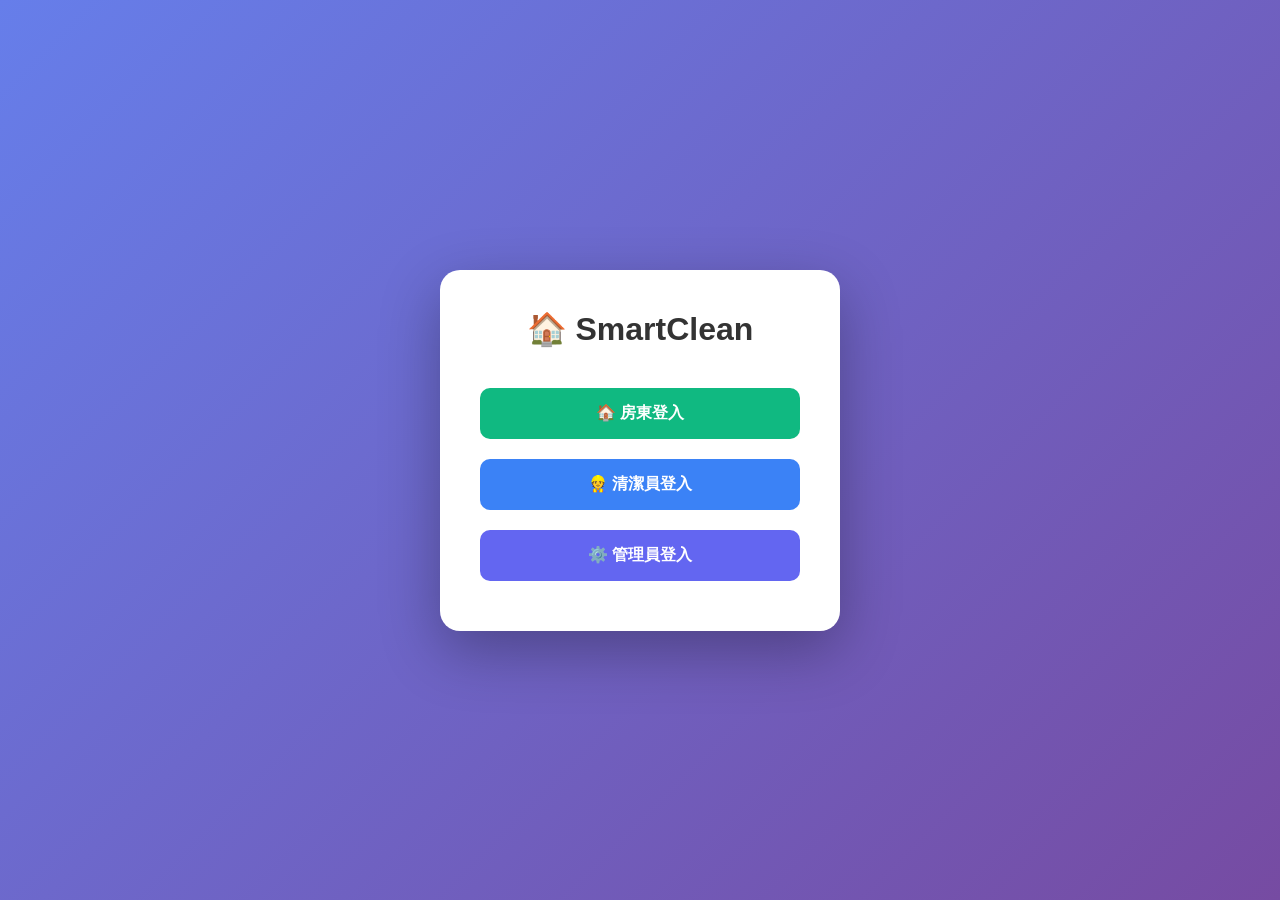
==== static/index.html @ b097eb5b "fix: geocode使用state作為province" ====
<!DOCTYPE html>
<html lang="zh-TW">
<head>
    <meta charset="UTF-8">
    <meta name="viewport" content="width=device-width, initial-scale=1.0, maximum-scale=1.0, user-scalable=no">
    <title>SmartClean | 登錄</title>
    <style>
        * { box-sizing: border-box; margin: 0; padding: 0; }
        body { 
            font-family: -apple-system, BlinkMacSystemFont, 'Segoe UI', Roboto, sans-serif;
            background: linear-gradient(135deg, #667eea 0%, #764ba2 100%);
            min-height: 100vh;
            display: flex;
            align-items: center;
            justify-content: center;
        }
        .container { 
            background: white; 
            padding: 40px; 
            border-radius: 20px; 
            box-shadow: 0 20px 60px rgba(0,0,0,0.3);
            width: 90%;
            max-width: 400px;
        }
        h1 { text-align: center; margin-bottom: 30px; color: #333; }
        .btn { 
            width: 100%; 
            padding: 15px; 
            margin: 10px 0; 
            border: none; 
            border-radius: 10px; 
            font-size: 16px; 
            font-weight: 600; 
            cursor: pointer;
            transition: transform 0.2s;
        }
        .btn:active { transform: scale(0.98); }
        .btn-host { background: #10b981; color: white; }
        .btn-cleaner { background: #3b82f6; color: white; }
        .btn-admin { background: #6366f1; color: white; }
        .btn-logout { background: #ef4444; color: white; margin-top: 20px; }
        .user-info { 
            text-align: center; 
            padding: 20px; 
            background: #f3f4f6; 
            border-radius: 10px; 
            margin-bottom: 20px;
        }
        .hidden { display: none; }
    </style>
</head>
<body>
    <div class="container">
        <h1>🏠 SmartClean</h1>
        
        <!-- Not logged in -->
        <div id="loginPage">
            <button class="btn btn-host" onclick="loginAs('host')">🏠 房東登入</button>
            <button class="btn btn-cleaner" onclick="loginAs('cleaner')">👷 清潔員登入</button>
            <button class="btn btn-admin" onclick="loginAs('admin')">⚙️ 管理員登入</button>
        </div>
        
        <!-- Logged in -->
        <div id="userPage" class="hidden">
            <div class="user-info">
                <p>已登入為: <strong id="userName">-</strong></p>
                <p>類型: <span id="userType">-</span></p>
            </div>
            <button class="btn btn-host" onclick="goToPage('host')">🏠 進入房東頁面</button>
            <button class="btn btn-cleaner" onclick="goToPage('cleaner')">👷 進入清潔員頁面</button>
            <button class="btn btn-admin" onclick="goToPage('admin')">⚙️ 進入管理頁面</button>
            <button class="btn btn-logout" onclick="logout()">🚪 登出</button>
        </div>
    </div>

    <script>
        const API = '/api';
        
        // Check login status on load
        window.onload = function() {
            const userType = localStorage.getItem('user_type');
            const userName = localStorage.getItem('user_name');
            
            if (userType) {
                document.getElementById('loginPage').classList.add('hidden');
                document.getElementById('userPage').classList.remove('hidden');
                document.getElementById('userName').textContent = userName || '用戶';
                document.getElementById('userType').textContent = userType === 'host' ? '房東' : userType === 'cleaner' ? '清潔員' : '管理員';
            }
        };
        
        async function loginAs(type) {
            const phone = prompt('請輸入手機號:');
            if (!phone) return;
            
            const password = prompt('請輸入密碼:');
            if (!password) return;
            
            try {
                const res = await fetch(API + '/auth/login', {
                    method: 'POST',
                    headers: {'Content-Type': 'application/json'},
                    body: JSON.stringify({phone, password, user_type: type})
                });
                const data = await res.json();
                
                if (data.success) {
                    localStorage.setItem('user_type', type);
                    localStorage.setItem('user_name', data.data.name);
                    localStorage.setItem('user_id', data.data.user_id);
                    localStorage.setItem('token', data.data.token);
                    if (type === 'host') localStorage.setItem('host_phone', data.data.phone);
                    if (type === 'cleaner') localStorage.setItem('cleaner_id', data.data.user_id);
                    
                    // Redirect to appropriate page
                    if (type === 'host') window.location.href = 'host.html';
                    else if (type === 'cleaner') window.location.href = 'cleaner.html';
                    else window.location.href = 'admin.html';
                } else {
                    alert('登入失敗: ' + (data.detail || data.message));
                }
            } catch(e) {
                alert('網絡錯誤');
            }
        }
        
        function goToPage(type) {
            if (type === 'host') window.location.href = 'host.html';
            else if (type === 'cleaner') window.location.href = 'cleaner.html';
            else window.location.href = 'admin.html';
        }
        
        function logout() {
            localStorage.clear();
            location.reload();
        }
    </script>
</body>
</html>
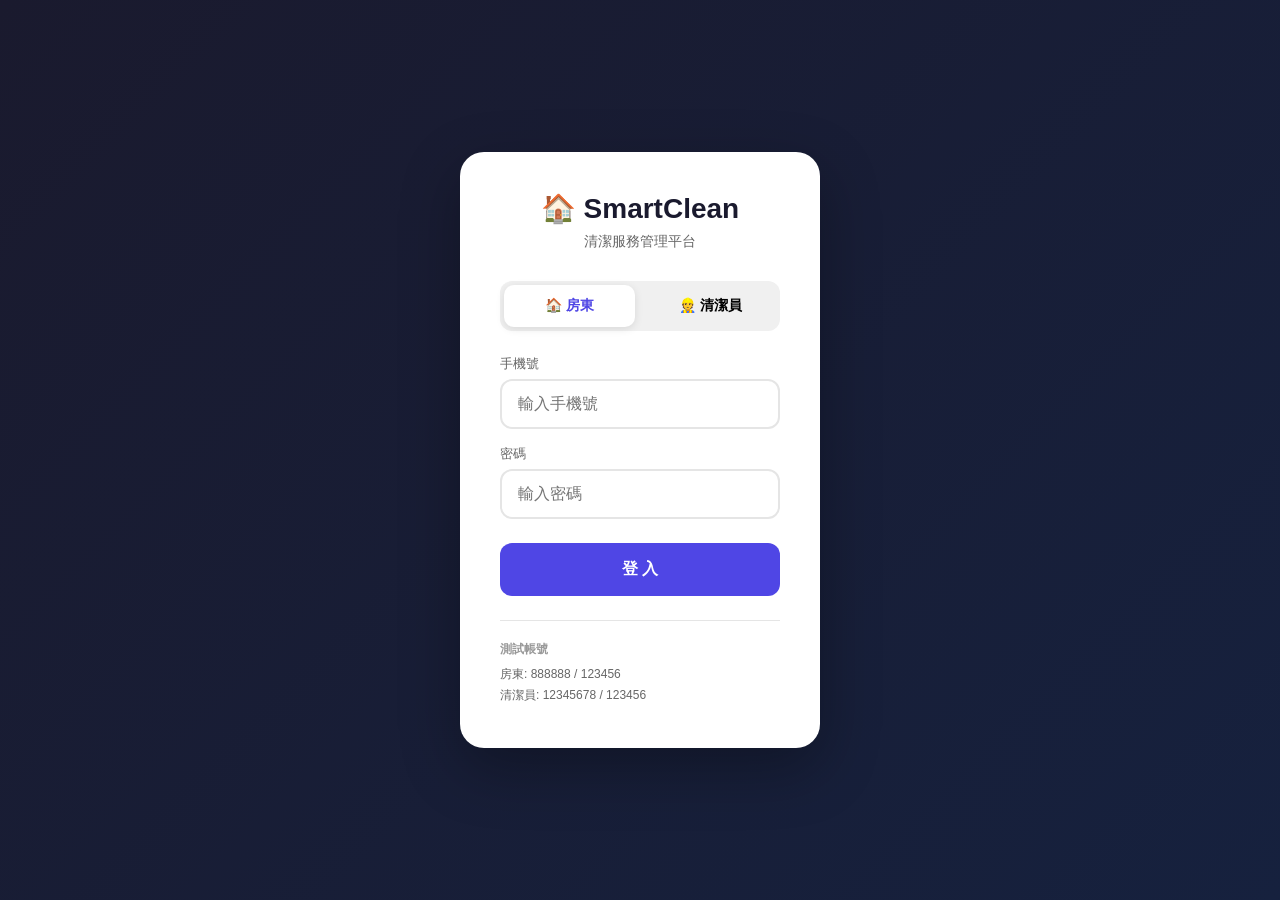
==== commit 92b3b6fb: "feat: 註冊自動生成邀請碼" ====
--- a/static/index.html
+++ b/static/index.html
@@ -2,138 +2,213 @@
 <html lang="zh-TW">
 <head>
     <meta charset="UTF-8">
-    <meta name="viewport" content="width=device-width, initial-scale=1.0, maximum-scale=1.0, user-scalable=no">
-    <title>SmartClean | 登錄</title>
+    <meta name="viewport" content="width=device-width, initial-scale=1.0">
+    <title>SmartClean - 登入</title>
     <style>
-        * { box-sizing: border-box; margin: 0; padding: 0; }
-        body { 
+        * { margin: 0; padding: 0; box-sizing: border-box; }
+        body {
             font-family: -apple-system, BlinkMacSystemFont, 'Segoe UI', Roboto, sans-serif;
-            background: linear-gradient(135deg, #667eea 0%, #764ba2 100%);
+            background: linear-gradient(135deg, #1a1a2e 0%, #16213e 100%);
             min-height: 100vh;
             display: flex;
             align-items: center;
             justify-content: center;
-        }
-        .container { 
-            background: white; 
-            padding: 40px; 
-            border-radius: 20px; 
+            padding: 20px;
+        }
+        .login-card {
+            background: white;
+            border-radius: 24px;
+            padding: 40px;
+            width: 100%;
+            max-width: 360px;
             box-shadow: 0 20px 60px rgba(0,0,0,0.3);
-            width: 90%;
-            max-width: 400px;
-        }
-        h1 { text-align: center; margin-bottom: 30px; color: #333; }
-        .btn { 
-            width: 100%; 
-            padding: 15px; 
-            margin: 10px 0; 
-            border: none; 
-            border-radius: 10px; 
-            font-size: 16px; 
-            font-weight: 600; 
+        }
+        .logo {
+            text-align: center;
+            margin-bottom: 30px;
+        }
+        .logo h1 {
+            font-size: 28px;
+            color: #1a1a2e;
+            margin-bottom: 8px;
+        }
+        .logo p {
+            color: #666;
+            font-size: 14px;
+        }
+        .user-type-tabs {
+            display: flex;
+            gap: 10px;
+            margin-bottom: 24px;
+            background: #f0f0f0;
+            border-radius: 12px;
+            padding: 4px;
+        }
+        .tab {
+            flex: 1;
+            padding: 12px;
+            border: none;
+            background: transparent;
+            border-radius: 10px;
+            font-size: 14px;
+            font-weight: 600;
             cursor: pointer;
-            transition: transform 0.2s;
-        }
-        .btn:active { transform: scale(0.98); }
-        .btn-host { background: #10b981; color: white; }
-        .btn-cleaner { background: #3b82f6; color: white; }
-        .btn-admin { background: #6366f1; color: white; }
-        .btn-logout { background: #ef4444; color: white; margin-top: 20px; }
-        .user-info { 
-            text-align: center; 
-            padding: 20px; 
-            background: #f3f4f6; 
-            border-radius: 10px; 
-            margin-bottom: 20px;
-        }
-        .hidden { display: none; }
+            transition: all 0.2s;
+        }
+        .tab.active {
+            background: white;
+            color: #4f46e5;
+            box-shadow: 0 2px 8px rgba(0,0,0,0.1);
+        }
+        .form-group {
+            margin-bottom: 16px;
+        }
+        .form-group label {
+            display: block;
+            font-size: 13px;
+            color: #666;
+            margin-bottom: 6px;
+        }
+        .form-group input {
+            width: 100%;
+            padding: 14px 16px;
+            border: 2px solid #e5e5e5;
+            border-radius: 12px;
+            font-size: 16px;
+            transition: border-color 0.2s;
+        }
+        .form-group input:focus {
+            outline: none;
+            border-color: #4f46e5;
+        }
+        .btn-login {
+            width: 100%;
+            padding: 16px;
+            background: #4f46e5;
+            color: white;
+            border: none;
+            border-radius: 12px;
+            font-size: 16px;
+            font-weight: 700;
+            cursor: pointer;
+            margin-top: 8px;
+        }
+        .btn-login:hover {
+            background: #4338ca;
+        }
+        .btn-login:disabled {
+            background: #999;
+            cursor: not-allowed;
+        }
+        .error {
+            color: #dc2626;
+            font-size: 13px;
+            margin-top: 8px;
+            text-align: center;
+        }
+        .test-accounts {
+            margin-top: 24px;
+            padding-top: 20px;
+            border-top: 1px solid #e5e5e5;
+        }
+        .test-accounts h3 {
+            font-size: 12px;
+            color: #999;
+            margin-bottom: 8px;
+        }
+        .test-accounts p {
+            font-size: 12px;
+            color: #666;
+            margin: 4px 0;
+        }
     </style>
 </head>
 <body>
-    <div class="container">
-        <h1>🏠 SmartClean</h1>
-        
-        <!-- Not logged in -->
-        <div id="loginPage">
-            <button class="btn btn-host" onclick="loginAs('host')">🏠 房東登入</button>
-            <button class="btn btn-cleaner" onclick="loginAs('cleaner')">👷 清潔員登入</button>
-            <button class="btn btn-admin" onclick="loginAs('admin')">⚙️ 管理員登入</button>
+    <div class="login-card">
+        <div class="logo">
+            <h1>🏠 SmartClean</h1>
+            <p>清潔服務管理平台</p>
         </div>
         
-        <!-- Logged in -->
-        <div id="userPage" class="hidden">
-            <div class="user-info">
-                <p>已登入為: <strong id="userName">-</strong></p>
-                <p>類型: <span id="userType">-</span></p>
+        <div class="user-type-tabs">
+            <button class="tab active" data-type="host">🏠 房東</button>
+            <button class="tab" data-type="cleaner">👷 清潔員</button>
+        </div>
+        
+        <form id="loginForm">
+            <div class="form-group">
+                <label>手機號</label>
+                <input type="tel" id="phone" placeholder="輸入手機號" required>
             </div>
-            <button class="btn btn-host" onclick="goToPage('host')">🏠 進入房東頁面</button>
-            <button class="btn btn-cleaner" onclick="goToPage('cleaner')">👷 進入清潔員頁面</button>
-            <button class="btn btn-admin" onclick="goToPage('admin')">⚙️ 進入管理頁面</button>
-            <button class="btn btn-logout" onclick="logout()">🚪 登出</button>
+            <div class="form-group">
+                <label>密碼</label>
+                <input type="password" id="password" placeholder="輸入密碼" required>
+            </div>
+            <button type="submit" class="btn-login" id="loginBtn">登 入</button>
+            <div class="error" id="errorMsg"></div>
+        </form>
+        
+        <div class="test-accounts">
+            <h3>測試帳號</h3>
+            <p>房東: 888888 / 123456</p>
+            <p>清潔員: 12345678 / 123456</p>
         </div>
     </div>
-
+    
     <script>
         const API = '/api';
-        
-        // Check login status on load
-        window.onload = function() {
-            const userType = localStorage.getItem('user_type');
-            const userName = localStorage.getItem('user_name');
+        let userType = 'host';
+        
+        // Tab switching
+        document.querySelectorAll('.tab').forEach(tab => {
+            tab.addEventListener('click', () => {
+                document.querySelectorAll('.tab').forEach(t => t.classList.remove('active'));
+                tab.classList.add('active');
+                userType = tab.dataset.type;
+            });
+        });
+        
+        // Login
+        document.getElementById('loginForm').addEventListener('submit', async (e) => {
+            e.preventDefault();
+            const phone = document.getElementById('phone').value;
+            const password = document.getElementById('password').value;
+            const btn = document.getElementById('loginBtn');
+            const errorMsg = document.getElementById('errorMsg');
             
-            if (userType) {
-                document.getElementById('loginPage').classList.add('hidden');
-                document.getElementById('userPage').classList.remove('hidden');
-                document.getElementById('userName').textContent = userName || '用戶';
-                document.getElementById('userType').textContent = userType === 'host' ? '房東' : userType === 'cleaner' ? '清潔員' : '管理員';
-            }
-        };
-        
-        async function loginAs(type) {
-            const phone = prompt('請輸入手機號:');
-            if (!phone) return;
-            
-            const password = prompt('請輸入密碼:');
-            if (!password) return;
+            btn.disabled = true;
+            btn.textContent = '登入中...';
+            errorMsg.textContent = '';
             
             try {
                 const res = await fetch(API + '/auth/login', {
                     method: 'POST',
                     headers: {'Content-Type': 'application/json'},
-                    body: JSON.stringify({phone, password, user_type: type})
+                    body: JSON.stringify({phone, password, user_type: userType})
                 });
                 const data = await res.json();
                 
                 if (data.success) {
-                    localStorage.setItem('user_type', type);
+                    localStorage.setItem('user_type', userType);
                     localStorage.setItem('user_name', data.data.name);
                     localStorage.setItem('user_id', data.data.user_id);
                     localStorage.setItem('token', data.data.token);
-                    if (type === 'host') localStorage.setItem('host_phone', data.data.phone);
-                    if (type === 'cleaner') localStorage.setItem('cleaner_id', data.data.user_id);
+                    if (userType === 'host') localStorage.setItem('host_phone', data.data.phone);
+                    if (userType === 'cleaner') localStorage.setItem('cleaner_id', data.data.user_id);
                     
-                    // Redirect to appropriate page
-                    if (type === 'host') window.location.href = 'host.html';
-                    else if (type === 'cleaner') window.location.href = 'cleaner.html';
+                    if (userType === 'host') window.location.href = 'host.html';
+                    else if (userType === 'cleaner') window.location.href = 'cleaner.html';
                     else window.location.href = 'admin.html';
                 } else {
-                    alert('登入失敗: ' + (data.detail || data.message));
+                    errorMsg.textContent = data.detail || '登入失敗';
                 }
             } catch(e) {
-                alert('網絡錯誤');
+                errorMsg.textContent = '網絡錯誤';
+            } finally {
+                btn.disabled = false;
+                btn.textContent = '登 入';
             }
-        }
-        
-        function goToPage(type) {
-            if (type === 'host') window.location.href = 'host.html';
-            else if (type === 'cleaner') window.location.href = 'cleaner.html';
-            else window.location.href = 'admin.html';
-        }
-        
-        function logout() {
-            localStorage.clear();
-            location.reload();
-        }
+        });
     </script>
 </body>
 </html>
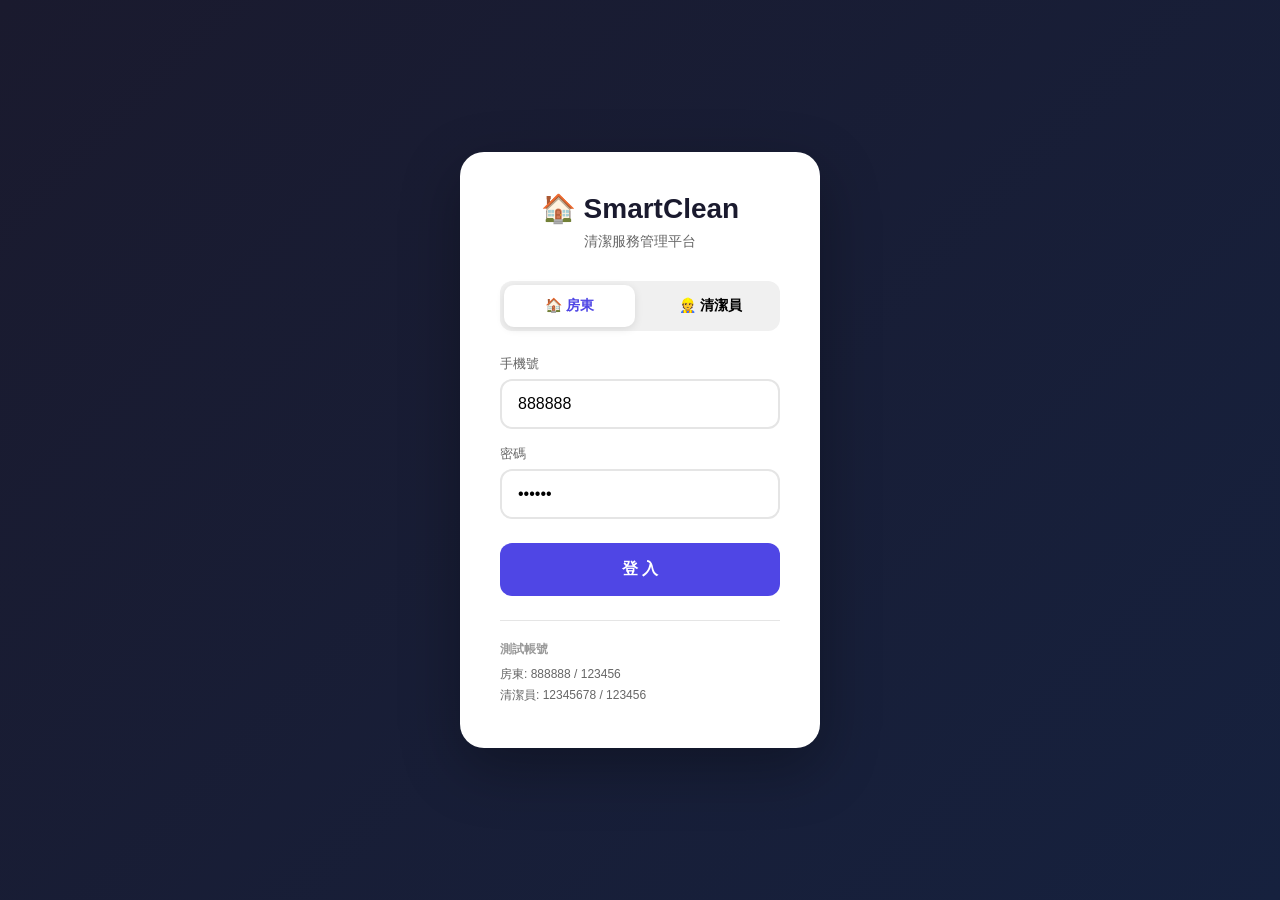
==== commit 91baacd6: "fix: 添加PUT路由" ====
--- a/static/index.html
+++ b/static/index.html
@@ -138,11 +138,11 @@
         <form id="loginForm">
             <div class="form-group">
                 <label>手機號</label>
-                <input type="tel" id="phone" placeholder="輸入手機號" required>
+                <input type="tel" id="phone" value="888888" placeholder="輸入手機號" required>
             </div>
             <div class="form-group">
                 <label>密碼</label>
-                <input type="password" id="password" placeholder="輸入密碼" required>
+                <input type="password" id="password" value="123456" placeholder="輸入密碼" required>
             </div>
             <button type="submit" class="btn-login" id="loginBtn">登 入</button>
             <div class="error" id="errorMsg"></div>
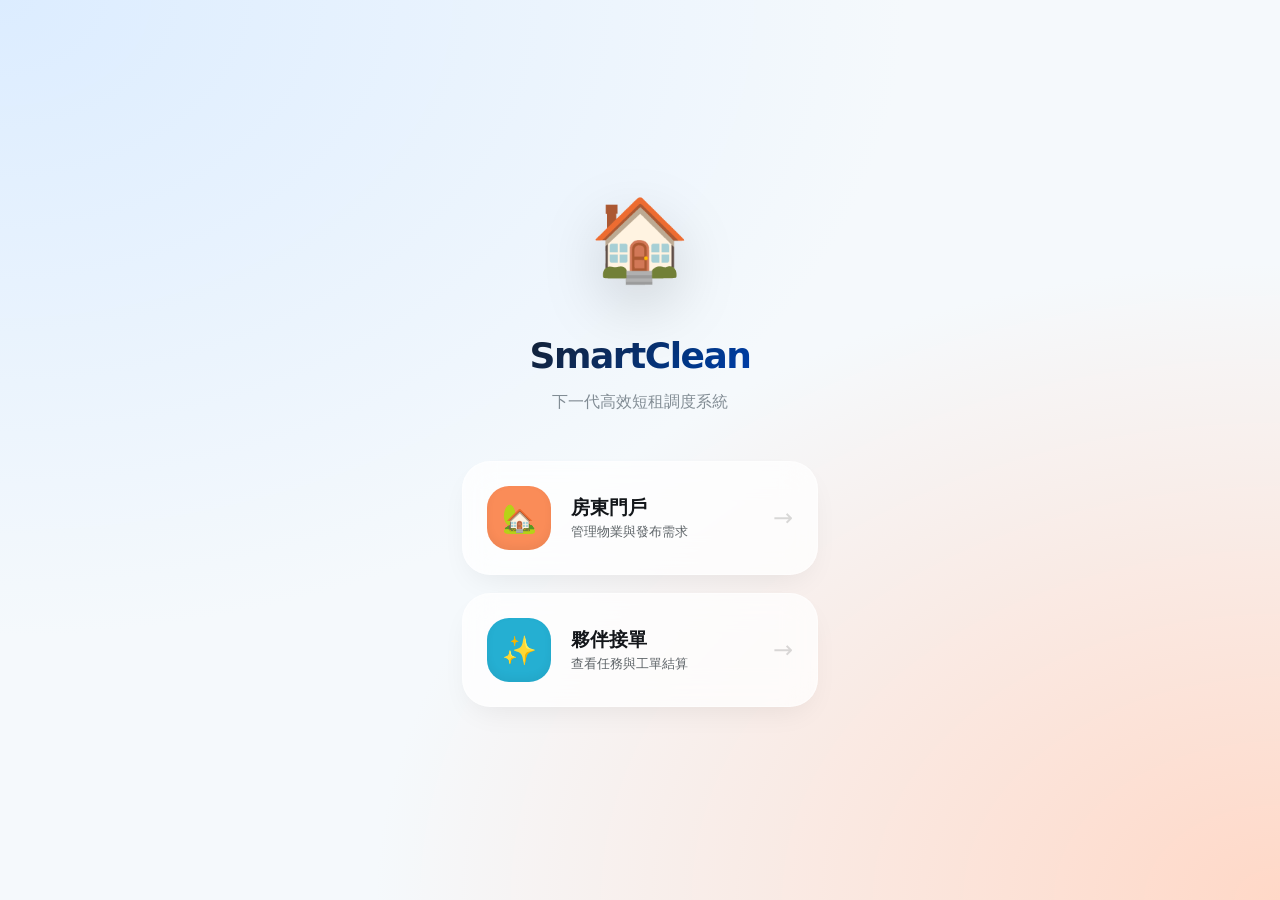
==== commit b2bf1884: "restore: 使用舊版index.html" ====
--- a/static/index.html
+++ b/static/index.html
@@ -2,213 +2,352 @@
 <html lang="zh-TW">
 <head>
     <meta charset="UTF-8">
-    <meta name="viewport" content="width=device-width, initial-scale=1.0">
-    <title>SmartClean - 登入</title>
+    <meta name="viewport" content="width=device-width, initial-scale=1.0, maximum-scale=1.0, user-scalable=no, viewport-fit=cover">
+    <title>🏠 SmartClean | 短租清潔調度系統</title>
     <style>
-        * { margin: 0; padding: 0; box-sizing: border-box; }
-        body {
-            font-family: -apple-system, BlinkMacSystemFont, 'Segoe UI', Roboto, sans-serif;
-            background: linear-gradient(135deg, #1a1a2e 0%, #16213e 100%);
-            min-height: 100vh;
-            display: flex;
-            align-items: center;
-            justify-content: center;
+        /* * 2026 Flagship Design Language System
+         * Core: OKLCH Color Space, Glassmorphism 2.0, Haptic-Simulated Transitions
+         */
+        
+        @layer base {
+            :root {
+                /* OKLCH: 精準感知亮度、彩度與色相 */
+                --bg-canvas: oklch(98% 0.005 240);
+                --primary: oklch(60% 0.18 255);
+                --primary-deep: oklch(45% 0.22 260);
+                --accent-orange: oklch(75% 0.15 45);
+                --accent-blue: oklch(70% 0.12 220);
+                --accent-purple: oklch(70% 0.12 300);
+                --midnight: oklch(20% 0.01 250);
+                
+                /* 玻璃擬態 2.0 參數 */
+                --glass-bg: oklch(100% 0 0 / 75%);
+                --glass-border: oklch(100% 0 0 / 40%);
+                --glass-shadow: oklch(0% 0 0 / 8%);
+                
+                /* 物理圓角與間距 */
+                --radius-xl: 38px;
+                --radius-lg: 28px;
+                --radius-md: 18px;
+                --spring-easing: cubic-bezier(0.34, 1.56, 0.64, 1);
+            }
+
+            * { box-sizing: border-box; -webkit-tap-highlight-color: transparent; }
+            
+            body {
+                margin: 0;
+                font-family: 'Inter', system-ui, -apple-system, sans-serif;
+                background: 
+                    radial-gradient(at 0% 0%, oklch(94% 0.04 260), transparent 50%),
+                    radial-gradient(at 100% 100%, oklch(92% 0.06 40), transparent 50%),
+                    var(--bg-canvas);
+                color: var(--midnight);
+                display: flex; align-items: center; justify-content: center;
+                min-height: 100vh;
+                overflow: hidden;
+            }
+        }
+
+        /* 登錄容器與動畫 */
+        .login-container {
+            width: 100%; max-width: 420px; padding: 32px;
+            text-align: center;
+            animation: containerEntrance 1.2s var(--spring-easing);
+        }
+
+        @keyframes containerEntrance {
+            from { opacity: 0; transform: scale(0.9) translateY(40px); filter: blur(10px); }
+            to { opacity: 1; transform: scale(1) translateY(0); filter: blur(0); }
+        }
+
+        .brand-logo {
+            font-size: 80px; margin-bottom: 24px;
+            display: inline-block;
+            filter: drop-shadow(0 20px 30px oklch(0% 0 0 / 15%));
+            animation: floating 6s ease-in-out infinite;
+        }
+
+        @keyframes floating {
+            0%, 100% { transform: translateY(0); }
+            50% { transform: translateY(-10px); }
+        }
+
+        .brand-title { 
+            font-size: 36px; font-weight: 900; letter-spacing: -1.5px; margin-bottom: 12px;
+            background: linear-gradient(135deg, var(--midnight), var(--primary-deep));
+            -webkit-background-clip: text; -webkit-text-fill-color: transparent;
+        }
+
+        .brand-subtitle { 
+            color: oklch(55% 0.02 240); font-size: 16px; margin-bottom: 48px; 
+            font-weight: 500; opacity: 0.8;
+        }
+
+        /* Bento 門戶按鈕：玻璃擬態與物理反饋 */
+        .portals { display: grid; gap: 18px; }
+
+        .portal-btn {
+            background: var(--glass-bg);
+            backdrop-filter: blur(16px);
+            -webkit-backdrop-filter: blur(16px);
+            border-radius: var(--radius-lg);
+            padding: 24px;
+            display: flex; align-items: center;
+            border: 1.5px solid var(--glass-border);
+            box-shadow: 0 12px 30px -10px var(--glass-shadow);
+            transition: all 0.5s var(--spring-easing);
+            cursor: pointer; position: relative; overflow: hidden;
+        }
+
+        .portal-btn::before {
+            content: ''; position: absolute; inset: 0;
+            background: linear-gradient(120deg, transparent, oklch(100% 0 0 / 20%), transparent);
+            transform: translateX(-100%); transition: 0.6s;
+        }
+
+        .portal-btn:hover {
+            transform: translateY(-5px) scale(1.02);
+            box-shadow: 0 20px 40px -12px var(--glass-shadow);
+            border-color: oklch(100% 0 0 / 60%);
+        }
+
+        .portal-btn:hover::before { transform: translateX(100%); }
+
+        .portal-btn:active { transform: scale(0.96); transition: 0.1s; }
+
+        .portal-btn .icon {
+            width: 64px; height: 64px; border-radius: 22px; font-size: 28px;
+            display: flex; align-items: center; justify-content: center; margin-right: 20px;
+            box-shadow: inset 0 -4px 8px oklch(0% 0 0 / 5%);
+        }
+
+        .portal-btn .label-group { flex: 1; text-align: left; }
+        .portal-btn .label { font-weight: 800; font-size: 19px; display: block; color: var(--midnight); }
+        .portal-btn .subtext { font-size: 13px; color: oklch(50% 0.01 240); font-weight: 500; }
+        .portal-btn .arrow { font-size: 24px; color: oklch(0% 0 0 / 15%); transition: 0.3s; }
+        .portal-btn:hover .arrow { transform: translateX(5px); color: var(--primary); }
+
+        /* 全屏模態框：2026 沉浸式體驗 */
+        .modal {
+            position: fixed; inset: 0; 
+            background: oklch(10% 0.01 240 / 30%);
+            backdrop-filter: blur(25px) saturate(180%);
+            -webkit-backdrop-filter: blur(25px) saturate(180%);
+            display: none; align-items: center; justify-content: center; z-index: 1000;
             padding: 20px;
         }
-        .login-card {
-            background: white;
-            border-radius: 24px;
-            padding: 40px;
-            width: 100%;
-            max-width: 360px;
-            box-shadow: 0 20px 60px rgba(0,0,0,0.3);
-        }
-        .logo {
-            text-align: center;
-            margin-bottom: 30px;
-        }
-        .logo h1 {
-            font-size: 28px;
-            color: #1a1a2e;
-            margin-bottom: 8px;
-        }
-        .logo p {
-            color: #666;
-            font-size: 14px;
-        }
-        .user-type-tabs {
-            display: flex;
-            gap: 10px;
-            margin-bottom: 24px;
-            background: #f0f0f0;
-            border-radius: 12px;
-            padding: 4px;
-        }
-        .tab {
-            flex: 1;
-            padding: 12px;
-            border: none;
-            background: transparent;
-            border-radius: 10px;
-            font-size: 14px;
-            font-weight: 600;
-            cursor: pointer;
-            transition: all 0.2s;
-        }
-        .tab.active {
-            background: white;
-            color: #4f46e5;
-            box-shadow: 0 2px 8px rgba(0,0,0,0.1);
-        }
-        .form-group {
-            margin-bottom: 16px;
-        }
-        .form-group label {
-            display: block;
-            font-size: 13px;
-            color: #666;
-            margin-bottom: 6px;
-        }
-        .form-group input {
-            width: 100%;
-            padding: 14px 16px;
-            border: 2px solid #e5e5e5;
-            border-radius: 12px;
-            font-size: 16px;
-            transition: border-color 0.2s;
-        }
-        .form-group input:focus {
-            outline: none;
-            border-color: #4f46e5;
-        }
-        .btn-login {
-            width: 100%;
-            padding: 16px;
-            background: #4f46e5;
-            color: white;
-            border: none;
-            border-radius: 12px;
-            font-size: 16px;
-            font-weight: 700;
-            cursor: pointer;
-            margin-top: 8px;
-        }
-        .btn-login:hover {
-            background: #4338ca;
-        }
-        .btn-login:disabled {
-            background: #999;
-            cursor: not-allowed;
-        }
-        .error {
-            color: #dc2626;
-            font-size: 13px;
-            margin-top: 8px;
-            text-align: center;
-        }
-        .test-accounts {
-            margin-top: 24px;
-            padding-top: 20px;
-            border-top: 1px solid #e5e5e5;
-        }
-        .test-accounts h3 {
-            font-size: 12px;
-            color: #999;
-            margin-bottom: 8px;
-        }
-        .test-accounts p {
-            font-size: 12px;
-            color: #666;
-            margin: 4px 0;
-        }
+
+        .modal.active { display: flex; animation: modalOverlayIn 0.4s ease; }
+
+        .modal-content { 
+            background: oklch(100% 0 0 / 85%);
+            width: 100%; max-width: 380px; padding: 40px 32px; 
+            border-radius: var(--radius-xl);
+            box-shadow: 0 40px 100px oklch(0% 0 0 / 20%);
+            border: 1px solid oklch(100% 0 0 / 50%);
+            transform: scale(1);
+        }
+
+        @keyframes modalOverlayIn { from { opacity: 0; } to { opacity: 1; } }
+        .modal.active .modal-content { animation: modalContentIn 0.5s var(--spring-easing); }
+        @keyframes modalContentIn { from { transform: scale(0.8) translateY(30px); opacity: 0; } }
+
+        /* 輸入控件優化 */
+        .input-group { margin-bottom: 20px; text-align: left; }
+        .input-label { font-size: 13px; font-weight: 700; color: var(--primary-deep); margin-bottom: 8px; display: block; padding-left: 12px; }
+        
+        .input-premium {
+            width: 100%; padding: 18px 20px; border-radius: var(--radius-md);
+            background: oklch(96% 0.01 240); border: 2px solid transparent;
+            font-size: 16px; font-weight: 600; color: var(--midnight);
+            transition: all 0.3s;
+        }
+
+        .input-premium:focus {
+            outline: none; background: white; border-color: var(--primary);
+            box-shadow: 0 10px 20px oklch(60% 0.18 255 / 10%);
+        }
+
+        /* 動作按鈕 */
+        .btn-submit {
+            width: 100%; padding: 20px; border-radius: var(--radius-md);
+            background: var(--midnight); color: white; border: none;
+            font-size: 17px; font-weight: 800; cursor: pointer;
+            transition: all 0.3s; margin-top: 10px;
+        }
+        .btn-submit:active { transform: scale(0.97); background: oklch(10% 0.01 240); }
+
+        /* 吐司提示：動態島風格 */
+        .toast {
+            position: fixed; top: 40px; left: 50%; transform: translateX(-50%) translateY(-100px);
+            background: var(--midnight); color: white; padding: 14px 28px;
+            border-radius: 40px; font-size: 14px; font-weight: 700;
+            box-shadow: 0 20px 40px oklch(0% 0 0 / 20%);
+            transition: 0.6s cubic-bezier(0.18, 0.89, 0.32, 1.28);
+            z-index: 2000; opacity: 0;
+        }
+        .toast.show { opacity: 1; transform: translateX(-50%) translateY(0); }
     </style>
 </head>
 <body>
-    <div class="login-card">
-        <div class="logo">
-            <h1>🏠 SmartClean</h1>
-            <p>清潔服務管理平台</p>
-        </div>
+
+    <div class="login-container">
+        <div class="brand-logo">🏠</div>
+        <h1 class="brand-title">SmartClean</h1>
+        <p class="brand-subtitle">下一代高效短租調度系統</p>
         
-        <div class="user-type-tabs">
-            <button class="tab active" data-type="host">🏠 房東</button>
-            <button class="tab" data-type="cleaner">👷 清潔員</button>
-        </div>
-        
-        <form id="loginForm">
-            <div class="form-group">
-                <label>手機號</label>
-                <input type="tel" id="phone" value="888888" placeholder="輸入手機號" required>
+        <div class="portals">
+            <div class="portal-btn" onclick="openLogin('host')">
+                <span class="icon" style="background: var(--accent-orange); color: white;">🏡</span>
+                <div class="label-group">
+                    <span class="label">房東門戶</span>
+                    <span class="subtext">管理物業與發布需求</span>
+                </div>
+                <span class="arrow">→</span>
             </div>
-            <div class="form-group">
-                <label>密碼</label>
-                <input type="password" id="password" value="123456" placeholder="輸入密碼" required>
+
+            <div class="portal-btn" onclick="openLogin('cleaner')">
+                <span class="icon" style="background: var(--accent-blue); color: white;">✨</span>
+                <div class="label-group">
+                    <span class="label">夥伴接單</span>
+                    <span class="subtext">查看任務與工單結算</span>
+                </div>
+                <span class="arrow">→</span>
             </div>
-            <button type="submit" class="btn-login" id="loginBtn">登 入</button>
-            <div class="error" id="errorMsg"></div>
-        </form>
-        
-        <div class="test-accounts">
-            <h3>測試帳號</h3>
-            <p>房東: 888888 / 123456</p>
-            <p>清潔員: 12345678 / 123456</p>
+
+            <div class="portal-btn" onclick="openLogin('admin')" style="display:none;">
+                <span class="icon" style="background: var(--accent-purple); color: white;">📊</span>
+                <div class="label-group">
+                    <span class="label">後台調度</span>
+                    <span class="subtext">全域監控與資源分配</span>
+                </div>
+                <span class="arrow">→</span>
+            </div>
         </div>
     </div>
-    
+
+    <div class="modal" id="loginModal" onclick="if(event.target === this) closeModal()">
+        <div class="modal-content">
+            <h2 id="modalTitle" style="text-align:center; font-size:24px; font-weight:900; margin-bottom:32px; letter-spacing:-1px;">驗證身份</h2>
+            <div id="modalFields"></div>
+            <button class="btn-submit" onclick="handleLogin()">進入系統</button>
+            <button onclick="closeModal()" style="width:100%; margin-top:20px; background:none; border:none; color:oklch(60% 0.02 240); font-weight:700; cursor:pointer;">返回</button>
+        </div>
+    </div>
+
+    <div class="toast" id="toast"></div>
+
     <script>
         const API = '/api';
-        let userType = 'host';
-        
-        // Tab switching
-        document.querySelectorAll('.tab').forEach(tab => {
-            tab.addEventListener('click', () => {
-                document.querySelectorAll('.tab').forEach(t => t.classList.remove('active'));
-                tab.classList.add('active');
-                userType = tab.dataset.type;
-            });
-        });
-        
-        // Login
-        document.getElementById('loginForm').addEventListener('submit', async (e) => {
-            e.preventDefault();
-            const phone = document.getElementById('phone').value;
-            const password = document.getElementById('password').value;
-            const btn = document.getElementById('loginBtn');
-            const errorMsg = document.getElementById('errorMsg');
-            
-            btn.disabled = true;
-            btn.textContent = '登入中...';
-            errorMsg.textContent = '';
-            
+        let currentMode = '';
+
+        // 模擬物理反饋
+        function triggerHaptic(type = 'light') {
+            if (!navigator.vibrate) return;
+            if (type === 'light') navigator.vibrate(15);
+            else if (type === 'error') navigator.vibrate([40, 30, 40]);
+        }
+
+        function showToast(msg, isError = false) {
+            const t = document.getElementById('toast');
+            t.textContent = msg;
+            t.style.background = isError ? 'oklch(55% 0.2 25)' : 'var(--midnight)';
+            t.classList.add('show');
+            triggerHaptic(isError ? 'error' : 'light');
+            setTimeout(() => t.classList.remove('show'), 3000);
+        }
+
+        function openLogin(mode) {
+            currentMode = mode;
+            triggerHaptic();
+            const titles = { host: '房東登錄', cleaner: '清潔夥伴登錄', admin: '系統調度官' };
+            document.getElementById('modalTitle').textContent = titles[mode];
+            
+            let fields = `
+                <input-group>
+                    <label class="input-label">驗證密鑰</label>
+                    <input type="text" id="mainCode" class="input-premium" placeholder="請輸入 6 位代碼" spellcheck="false">
+                </input-group>
+                `;
+            
+            if (mode === 'admin') {
+                fields = `
+                    <input-group>
+                        <label class="input-label">管理員帳號</label>
+                        <input type="text" id="adminUser" class="input-premium" value="admin">
+                    </input-group>
+                    <input-group>
+                        <label class="input-label">認證密碼</label>
+                        <input type="password" id="adminPass" class="input-premium" value="admin123">
+                    </input-group>
+                    `;
+            }
+            
+            document.getElementById('modalFields').innerHTML = fields;
+            document.getElementById('loginModal').classList.add('active');
+            
+            // 測試環境預填
+            if(mode === 'host') setTimeout(() => document.getElementById('mainCode').value = '547047', 100);
+            if(mode === 'cleaner') setTimeout(() => document.getElementById('mainCode').value = '979800', 100);
+        }
+
+        function closeModal() { 
+            document.getElementById('loginModal').classList.remove('active'); 
+        }
+
+        async function handleLogin() {
+            const btn = document.querySelector('.btn-submit');
+            btn.textContent = '驗證中...';
+            btn.style.opacity = '0.7';
+
             try {
-                const res = await fetch(API + '/auth/login', {
-                    method: 'POST',
-                    headers: {'Content-Type': 'application/json'},
-                    body: JSON.stringify({phone, password, user_type: userType})
-                });
-                const data = await res.json();
-                
-                if (data.success) {
-                    localStorage.setItem('user_type', userType);
-                    localStorage.setItem('user_name', data.data.name);
-                    localStorage.setItem('user_id', data.data.user_id);
-                    localStorage.setItem('token', data.data.token);
-                    if (userType === 'host') localStorage.setItem('host_phone', data.data.phone);
-                    if (userType === 'cleaner') localStorage.setItem('cleaner_id', data.data.user_id);
-                    
-                    if (userType === 'host') window.location.href = 'host.html';
-                    else if (userType === 'cleaner') window.location.href = 'cleaner.html';
-                    else window.location.href = 'admin.html';
-                } else {
-                    errorMsg.textContent = data.detail || '登入失敗';
+                if (currentMode === 'host') {
+                    const code = document.getElementById('mainCode').value;
+                    const res = await fetch(API + '/hosts/code/' + code);
+                    const data = await res.json();
+                    if (data.data) {
+                        localStorage.setItem('host_id', data.data.id);
+                        localStorage.setItem('host_phone', data.data.phone);
+                        window.location.href = 'host.html';
+                    } else {
+                        showToast('驗證碼錯誤');
+                    }
+                } 
+                else if (currentMode === 'cleaner') {
+                    const code = document.getElementById('mainCode').value;
+                    const res = await fetch(API + '/cleaners');
+                    const data = await res.json();
+                    const cleaner = data.data.find(c => c.code == code);
+                    if (cleaner) {
+                        localStorage.setItem('cleaner_id', cleaner.id);
+                        localStorage.setItem('cleaner_code', cleaner.code);
+                        localStorage.setItem('cleaner_name', cleaner.name);
+                        window.location.href = 'cleaner.html';
+                    } else {
+                        showToast('驗證碼錯誤');
+                    }
                 }
-            } catch(e) {
-                errorMsg.textContent = '網絡錯誤';
-            } finally {
-                btn.disabled = false;
-                btn.textContent = '登 入';
+                else if (currentMode === 'admin') {
+                    const u = document.getElementById('adminUser').value;
+                    const p = document.getElementById('adminPass').value;
+                    if (u === 'admin' && p === 'admin123') {
+                        localStorage.setItem('admin_user', u);
+                        window.location.href = 'admin.html';
+                    } else {
+                        showToast('帳號密碼錯誤');
+                    }
+                }
+            } catch (err) {
+                showToast(err.message, true);
+                btn.textContent = '進入系統';
+                btn.style.opacity = '1';
             }
-        });
+        }
     </script>
 </body>
-</html>
+</html>    <link rel="manifest" href="/manifest.json">
+    <meta name="theme-color" content="#2E7D32">
+    <meta name="apple-mobile-web-app-capable" content="yes">
+    <meta name="apple-mobile-web-app-status-bar-style" content="default">
+    <meta name="apple-mobile-web-app-title" content="SmartClean">
+    <link rel="apple-touch-icon" href="/icon-192.png">
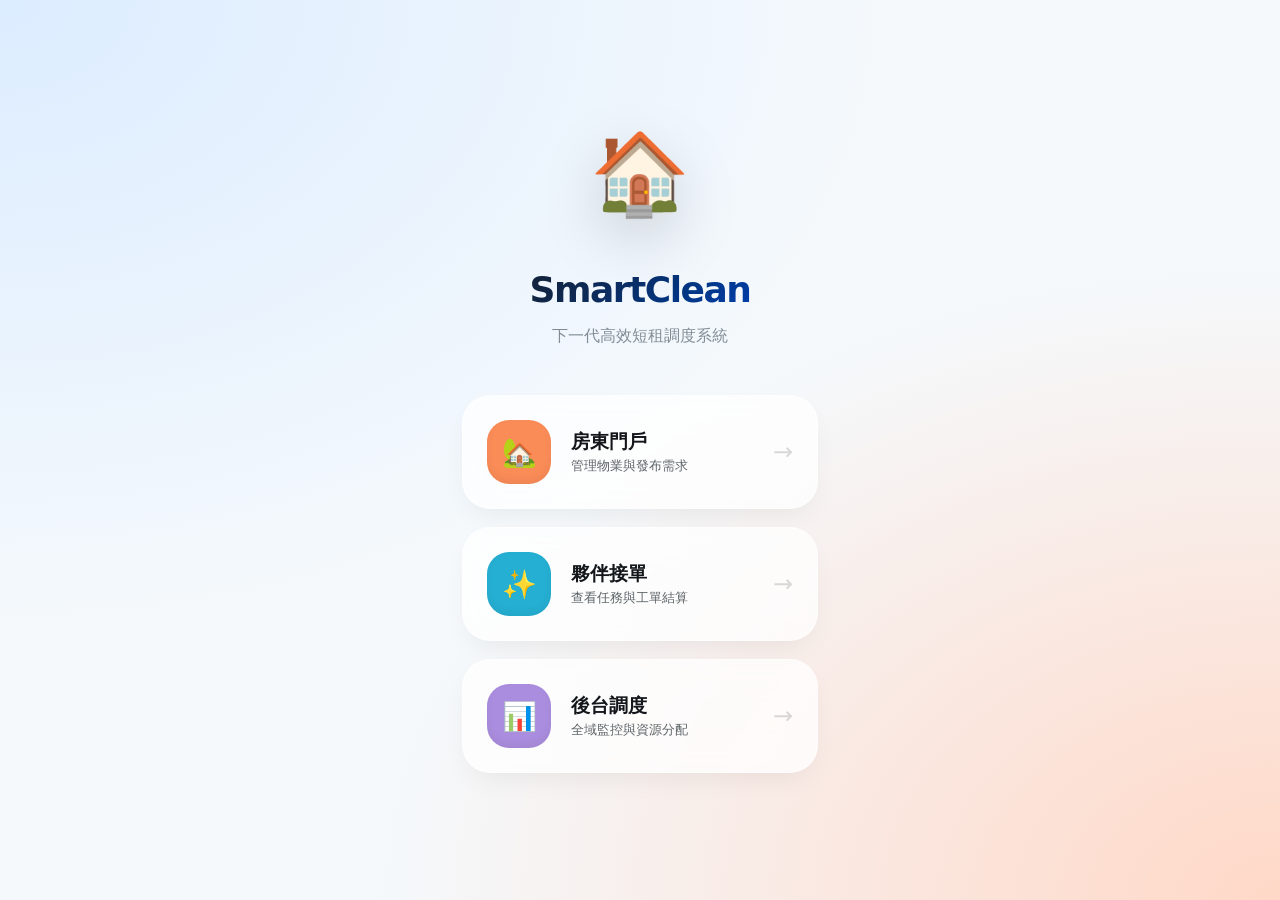
==== commit bb5df8ba: "feat: 顯示管理員登錄按鈕" ====
--- a/static/index.html
+++ b/static/index.html
@@ -215,7 +215,7 @@
                 <span class="arrow">→</span>
             </div>
 
-            <div class="portal-btn" onclick="openLogin('admin')" style="display:none;">
+            <div class="portal-btn" onclick="openLogin('admin')" style="display:flex;">
                 <span class="icon" style="background: var(--accent-purple); color: white;">📊</span>
                 <div class="label-group">
                     <span class="label">後台調度</span>
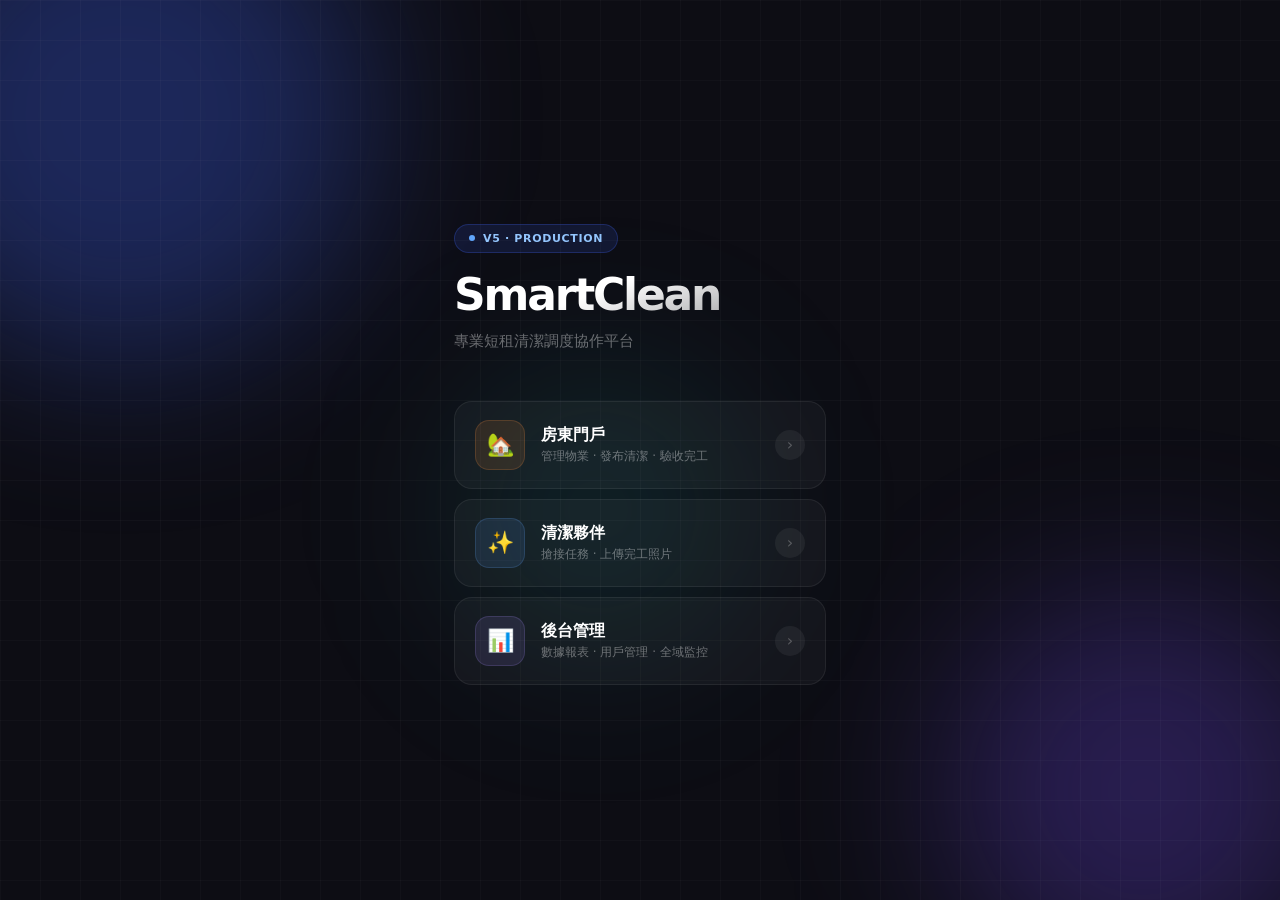
==== commit 6a4dcbc8: "SmartClean-fixed initial commit with login pre-fill" ====
--- a/static/index.html
+++ b/static/index.html
@@ -1,353 +1,147 @@
 <!DOCTYPE html>
 <html lang="zh-TW">
 <head>
-    <meta charset="UTF-8">
-    <meta name="viewport" content="width=device-width, initial-scale=1.0, maximum-scale=1.0, user-scalable=no, viewport-fit=cover">
-    <title>🏠 SmartClean | 短租清潔調度系統</title>
-    <style>
-        /* * 2026 Flagship Design Language System
-         * Core: OKLCH Color Space, Glassmorphism 2.0, Haptic-Simulated Transitions
-         */
-        
-        @layer base {
-            :root {
-                /* OKLCH: 精準感知亮度、彩度與色相 */
-                --bg-canvas: oklch(98% 0.005 240);
-                --primary: oklch(60% 0.18 255);
-                --primary-deep: oklch(45% 0.22 260);
-                --accent-orange: oklch(75% 0.15 45);
-                --accent-blue: oklch(70% 0.12 220);
-                --accent-purple: oklch(70% 0.12 300);
-                --midnight: oklch(20% 0.01 250);
-                
-                /* 玻璃擬態 2.0 參數 */
-                --glass-bg: oklch(100% 0 0 / 75%);
-                --glass-border: oklch(100% 0 0 / 40%);
-                --glass-shadow: oklch(0% 0 0 / 8%);
-                
-                /* 物理圓角與間距 */
-                --radius-xl: 38px;
-                --radius-lg: 28px;
-                --radius-md: 18px;
-                --spring-easing: cubic-bezier(0.34, 1.56, 0.64, 1);
-            }
-
-            * { box-sizing: border-box; -webkit-tap-highlight-color: transparent; }
-            
-            body {
-                margin: 0;
-                font-family: 'Inter', system-ui, -apple-system, sans-serif;
-                background: 
-                    radial-gradient(at 0% 0%, oklch(94% 0.04 260), transparent 50%),
-                    radial-gradient(at 100% 100%, oklch(92% 0.06 40), transparent 50%),
-                    var(--bg-canvas);
-                color: var(--midnight);
-                display: flex; align-items: center; justify-content: center;
-                min-height: 100vh;
-                overflow: hidden;
-            }
-        }
-
-        /* 登錄容器與動畫 */
-        .login-container {
-            width: 100%; max-width: 420px; padding: 32px;
-            text-align: center;
-            animation: containerEntrance 1.2s var(--spring-easing);
-        }
-
-        @keyframes containerEntrance {
-            from { opacity: 0; transform: scale(0.9) translateY(40px); filter: blur(10px); }
-            to { opacity: 1; transform: scale(1) translateY(0); filter: blur(0); }
-        }
-
-        .brand-logo {
-            font-size: 80px; margin-bottom: 24px;
-            display: inline-block;
-            filter: drop-shadow(0 20px 30px oklch(0% 0 0 / 15%));
-            animation: floating 6s ease-in-out infinite;
-        }
-
-        @keyframes floating {
-            0%, 100% { transform: translateY(0); }
-            50% { transform: translateY(-10px); }
-        }
-
-        .brand-title { 
-            font-size: 36px; font-weight: 900; letter-spacing: -1.5px; margin-bottom: 12px;
-            background: linear-gradient(135deg, var(--midnight), var(--primary-deep));
-            -webkit-background-clip: text; -webkit-text-fill-color: transparent;
-        }
-
-        .brand-subtitle { 
-            color: oklch(55% 0.02 240); font-size: 16px; margin-bottom: 48px; 
-            font-weight: 500; opacity: 0.8;
-        }
-
-        /* Bento 門戶按鈕：玻璃擬態與物理反饋 */
-        .portals { display: grid; gap: 18px; }
-
-        .portal-btn {
-            background: var(--glass-bg);
-            backdrop-filter: blur(16px);
-            -webkit-backdrop-filter: blur(16px);
-            border-radius: var(--radius-lg);
-            padding: 24px;
-            display: flex; align-items: center;
-            border: 1.5px solid var(--glass-border);
-            box-shadow: 0 12px 30px -10px var(--glass-shadow);
-            transition: all 0.5s var(--spring-easing);
-            cursor: pointer; position: relative; overflow: hidden;
-        }
-
-        .portal-btn::before {
-            content: ''; position: absolute; inset: 0;
-            background: linear-gradient(120deg, transparent, oklch(100% 0 0 / 20%), transparent);
-            transform: translateX(-100%); transition: 0.6s;
-        }
-
-        .portal-btn:hover {
-            transform: translateY(-5px) scale(1.02);
-            box-shadow: 0 20px 40px -12px var(--glass-shadow);
-            border-color: oklch(100% 0 0 / 60%);
-        }
-
-        .portal-btn:hover::before { transform: translateX(100%); }
-
-        .portal-btn:active { transform: scale(0.96); transition: 0.1s; }
-
-        .portal-btn .icon {
-            width: 64px; height: 64px; border-radius: 22px; font-size: 28px;
-            display: flex; align-items: center; justify-content: center; margin-right: 20px;
-            box-shadow: inset 0 -4px 8px oklch(0% 0 0 / 5%);
-        }
-
-        .portal-btn .label-group { flex: 1; text-align: left; }
-        .portal-btn .label { font-weight: 800; font-size: 19px; display: block; color: var(--midnight); }
-        .portal-btn .subtext { font-size: 13px; color: oklch(50% 0.01 240); font-weight: 500; }
-        .portal-btn .arrow { font-size: 24px; color: oklch(0% 0 0 / 15%); transition: 0.3s; }
-        .portal-btn:hover .arrow { transform: translateX(5px); color: var(--primary); }
-
-        /* 全屏模態框：2026 沉浸式體驗 */
-        .modal {
-            position: fixed; inset: 0; 
-            background: oklch(10% 0.01 240 / 30%);
-            backdrop-filter: blur(25px) saturate(180%);
-            -webkit-backdrop-filter: blur(25px) saturate(180%);
-            display: none; align-items: center; justify-content: center; z-index: 1000;
-            padding: 20px;
-        }
-
-        .modal.active { display: flex; animation: modalOverlayIn 0.4s ease; }
-
-        .modal-content { 
-            background: oklch(100% 0 0 / 85%);
-            width: 100%; max-width: 380px; padding: 40px 32px; 
-            border-radius: var(--radius-xl);
-            box-shadow: 0 40px 100px oklch(0% 0 0 / 20%);
-            border: 1px solid oklch(100% 0 0 / 50%);
-            transform: scale(1);
-        }
-
-        @keyframes modalOverlayIn { from { opacity: 0; } to { opacity: 1; } }
-        .modal.active .modal-content { animation: modalContentIn 0.5s var(--spring-easing); }
-        @keyframes modalContentIn { from { transform: scale(0.8) translateY(30px); opacity: 0; } }
-
-        /* 輸入控件優化 */
-        .input-group { margin-bottom: 20px; text-align: left; }
-        .input-label { font-size: 13px; font-weight: 700; color: var(--primary-deep); margin-bottom: 8px; display: block; padding-left: 12px; }
-        
-        .input-premium {
-            width: 100%; padding: 18px 20px; border-radius: var(--radius-md);
-            background: oklch(96% 0.01 240); border: 2px solid transparent;
-            font-size: 16px; font-weight: 600; color: var(--midnight);
-            transition: all 0.3s;
-        }
-
-        .input-premium:focus {
-            outline: none; background: white; border-color: var(--primary);
-            box-shadow: 0 10px 20px oklch(60% 0.18 255 / 10%);
-        }
-
-        /* 動作按鈕 */
-        .btn-submit {
-            width: 100%; padding: 20px; border-radius: var(--radius-md);
-            background: var(--midnight); color: white; border: none;
-            font-size: 17px; font-weight: 800; cursor: pointer;
-            transition: all 0.3s; margin-top: 10px;
-        }
-        .btn-submit:active { transform: scale(0.97); background: oklch(10% 0.01 240); }
-
-        /* 吐司提示：動態島風格 */
-        .toast {
-            position: fixed; top: 40px; left: 50%; transform: translateX(-50%) translateY(-100px);
-            background: var(--midnight); color: white; padding: 14px 28px;
-            border-radius: 40px; font-size: 14px; font-weight: 700;
-            box-shadow: 0 20px 40px oklch(0% 0 0 / 20%);
-            transition: 0.6s cubic-bezier(0.18, 0.89, 0.32, 1.28);
-            z-index: 2000; opacity: 0;
-        }
-        .toast.show { opacity: 1; transform: translateX(-50%) translateY(0); }
-    </style>
+<meta charset="UTF-8">
+<meta name="viewport" content="width=device-width,initial-scale=1,viewport-fit=cover">
+<meta name="mobile-web-app-capable" content="yes">
+<meta name="apple-mobile-web-app-capable" content="yes">
+<meta name="apple-mobile-web-app-status-bar-style" content="black-translucent">
+<meta name="theme-color" content="#0d0d14">
+<link rel="icon" href="data:image/svg+xml,<svg xmlns='http://www.w3.org/2000/svg' viewBox='0 0 32 32'><rect width='32' height='32' rx='8' fill='%233b5bdb'/><text y='24' x='5' font-size='22'>&#127968;</text></svg>">
+<title>SmartClean</title>
+<style>
+*,*::before,*::after{box-sizing:border-box;margin:0;padding:0;-webkit-tap-highlight-color:transparent}
+html{height:100%}
+body{min-height:100svh;display:flex;flex-direction:column;font-family:-apple-system,'Inter',system-ui,sans-serif;background:#0d0d14;color:#fff;-webkit-font-smoothing:antialiased;overflow-x:hidden}
+.bg{position:fixed;inset:0;z-index:0;overflow:hidden}
+.orb{position:absolute;border-radius:50%;filter:blur(80px);animation:drift 12s ease-in-out infinite}
+.orb1{width:500px;height:500px;top:-15%;left:-10%;background:rgba(59,91,219,.35);animation-delay:0s}
+.orb2{width:400px;height:400px;bottom:-10%;right:-5%;background:rgba(112,72,232,.28);animation-delay:-4s}
+.orb3{width:300px;height:300px;top:40%;left:35%;background:rgba(32,178,170,.12);animation-delay:-8s}
+@keyframes drift{0%,100%{transform:translate(0,0) scale(1)}33%{transform:translate(30px,-20px) scale(1.05)}66%{transform:translate(-20px,30px) scale(.95)}}
+.grid{position:fixed;inset:0;z-index:0;background-image:linear-gradient(rgba(255,255,255,.025) 1px,transparent 1px),linear-gradient(90deg,rgba(255,255,255,.025) 1px,transparent 1px);background-size:40px 40px}
+.wrap{position:relative;z-index:1;flex:1;display:flex;flex-direction:column;justify-content:center;padding:48px 24px 40px;max-width:420px;margin:0 auto;width:100%}
+.logo{margin-bottom:48px}
+.badge{display:inline-flex;align-items:center;gap:8px;background:rgba(59,91,219,.15);border:1px solid rgba(59,91,219,.3);padding:7px 14px;border-radius:999px;margin-bottom:20px}
+.dot{width:6px;height:6px;border-radius:50%;background:#60a5fa;animation:blink 2s infinite}
+@keyframes blink{0%,100%{opacity:1}50%{opacity:.3}}
+.badge-t{font-size:11px;font-weight:700;color:#93c5fd;letter-spacing:.06em;text-transform:uppercase}
+.title{font-size:44px;font-weight:800;letter-spacing:-.05em;line-height:1;background:linear-gradient(160deg,#fff 40%,rgba(255,255,255,.5));-webkit-background-clip:text;-webkit-text-fill-color:transparent;background-clip:text}
+.sub{font-size:15px;color:rgba(255,255,255,.38);margin-top:12px;line-height:1.6}
+.portals{display:flex;flex-direction:column;gap:10px}
+.portal{display:flex;align-items:center;gap:16px;padding:18px 20px;border-radius:18px;border:1px solid rgba(255,255,255,.07);background:rgba(255,255,255,.035);cursor:pointer;transition:all .18s}
+.portal:hover{border-color:rgba(255,255,255,.14);background:rgba(255,255,255,.07);transform:translateY(-1px)}
+.portal:active{transform:scale(.97)}
+.pi{width:50px;height:50px;border-radius:14px;display:flex;align-items:center;justify-content:center;font-size:22px;flex-shrink:0}
+.pi-a{background:rgba(251,146,60,.12);border:1px solid rgba(251,146,60,.18)}
+.pi-b{background:rgba(96,165,250,.12);border:1px solid rgba(96,165,250,.18)}
+.pi-c{background:rgba(167,139,250,.12);border:1px solid rgba(167,139,250,.18)}
+.pn{font-size:16px;font-weight:700;color:#fff}
+.pd{font-size:12px;color:rgba(255,255,255,.38);margin-top:2px}
+.pa{width:30px;height:30px;border-radius:50%;background:rgba(255,255,255,.06);display:flex;align-items:center;justify-content:center;color:rgba(255,255,255,.25);margin-left:auto;flex-shrink:0;transition:.18s}
+.portal:hover .pa{background:rgba(255,255,255,.1);color:rgba(255,255,255,.6)}
+.modal{display:none;position:fixed;inset:0;z-index:100;background:rgba(0,0,0,.65);backdrop-filter:blur(10px);align-items:flex-end;justify-content:center}
+.modal.open{display:flex;animation:fi .2s ease}
+@keyframes fi{from{opacity:0}}
+.sheet{width:100%;max-width:480px;background:rgba(16,16,26,.98);border:1px solid rgba(255,255,255,.09);border-radius:26px 26px 0 0;padding:22px 22px calc(22px + env(safe-area-inset-bottom));animation:su .3s cubic-bezier(.2,1,.3,1)}
+@keyframes su{from{transform:translateY(100%)}}
+.hdl{width:36px;height:4px;background:rgba(255,255,255,.12);border-radius:2px;margin:0 auto 22px}
+.stitle{font-size:20px;font-weight:800;letter-spacing:-.03em;text-align:center;margin-bottom:20px;color:#fff}
+.field{margin-bottom:14px}
+.field label{display:block;font-size:11px;font-weight:700;letter-spacing:.07em;text-transform:uppercase;color:rgba(255,255,255,.3);margin-bottom:7px}
+.inp{width:100%;padding:14px 15px;background:rgba(255,255,255,.06);border:1.5px solid rgba(255,255,255,.09);border-radius:13px;font-size:15px;font-weight:500;color:#fff;outline:none;transition:.15s;font-family:inherit}
+.inp::placeholder{color:rgba(255,255,255,.2)}
+.inp:focus{background:rgba(255,255,255,.1);border-color:rgba(96,165,250,.5);box-shadow:0 0 0 4px rgba(59,91,219,.12)}
+.btn{width:100%;padding:15px;border-radius:15px;font-size:15px;font-weight:700;letter-spacing:-.01em;border:none;cursor:pointer;transition:.15s;font-family:inherit}
+.btn:active{transform:scale(.97)}
+.btn:disabled{opacity:.4;cursor:not-allowed;transform:none}
+.btn-p{background:#fff;color:#0d0d14}
+.btn-g{background:transparent;color:rgba(255,255,255,.35);border:1.5px solid rgba(255,255,255,.08);margin-top:8px}
+.toast{position:fixed;bottom:32px;left:50%;transform:translateX(-50%) translateY(12px);background:rgba(22,22,34,.96);border:1px solid rgba(255,255,255,.1);color:#fff;padding:12px 22px;border-radius:999px;font-size:14px;font-weight:600;box-shadow:0 8px 32px rgba(0,0,0,.5);opacity:0;transition:.3s cubic-bezier(.2,1,.3,1);z-index:999;white-space:nowrap;pointer-events:none}
+.toast.show{opacity:1;transform:translateX(-50%) translateY(0)}
+.toast.error{background:rgba(153,27,27,.97)}
+.toast.success{background:rgba(20,83,45,.97)}
+</style>
 </head>
 <body>
-
-    <div class="login-container">
-        <div class="brand-logo">🏠</div>
-        <h1 class="brand-title">SmartClean</h1>
-        <p class="brand-subtitle">下一代高效短租調度系統</p>
-        
-        <div class="portals">
-            <div class="portal-btn" onclick="openLogin('host')">
-                <span class="icon" style="background: var(--accent-orange); color: white;">🏡</span>
-                <div class="label-group">
-                    <span class="label">房東門戶</span>
-                    <span class="subtext">管理物業與發布需求</span>
-                </div>
-                <span class="arrow">→</span>
-            </div>
-
-            <div class="portal-btn" onclick="openLogin('cleaner')">
-                <span class="icon" style="background: var(--accent-blue); color: white;">✨</span>
-                <div class="label-group">
-                    <span class="label">夥伴接單</span>
-                    <span class="subtext">查看任務與工單結算</span>
-                </div>
-                <span class="arrow">→</span>
-            </div>
-
-            <div class="portal-btn" onclick="openLogin('admin')" style="display:flex;">
-                <span class="icon" style="background: var(--accent-purple); color: white;">📊</span>
-                <div class="label-group">
-                    <span class="label">後台調度</span>
-                    <span class="subtext">全域監控與資源分配</span>
-                </div>
-                <span class="arrow">→</span>
-            </div>
-        </div>
+<div class="bg"><div class="orb orb1"></div><div class="orb orb2"></div><div class="orb orb3"></div></div>
+<div class="grid"></div>
+<div class="wrap">
+  <div class="logo">
+    <div class="badge"><div class="dot"></div><span class="badge-t">v5 · Production</span></div>
+    <div class="title">SmartClean</div>
+    <div class="sub">專業短租清潔調度協作平台</div>
+  </div>
+  <div class="portals">
+    <div class="portal" onclick="openLogin('host');setTimeout(doLogin,500)">
+      <div class="pi pi-a">&#127969;</div>
+      <div><div class="pn">房東門戶</div><div class="pd">管理物業 · 發布清潔 · 驗收完工</div></div>
+      <div class="pa">&#8250;</div>
     </div>
-
-    <div class="modal" id="loginModal" onclick="if(event.target === this) closeModal()">
-        <div class="modal-content">
-            <h2 id="modalTitle" style="text-align:center; font-size:24px; font-weight:900; margin-bottom:32px; letter-spacing:-1px;">驗證身份</h2>
-            <div id="modalFields"></div>
-            <button class="btn-submit" onclick="handleLogin()">進入系統</button>
-            <button onclick="closeModal()" style="width:100%; margin-top:20px; background:none; border:none; color:oklch(60% 0.02 240); font-weight:700; cursor:pointer;">返回</button>
-        </div>
+    <div class="portal" onclick="openLogin('cleaner');setTimeout(doLogin,500)">
+      <div class="pi pi-b">&#10024;</div>
+      <div><div class="pn">清潔夥伴</div><div class="pd">搶接任務 · 上傳完工照片</div></div>
+      <div class="pa">&#8250;</div>
     </div>
-
-    <div class="toast" id="toast"></div>
-
-    <script>
-        const API = '/api';
-        let currentMode = '';
-
-        // 模擬物理反饋
-        function triggerHaptic(type = 'light') {
-            if (!navigator.vibrate) return;
-            if (type === 'light') navigator.vibrate(15);
-            else if (type === 'error') navigator.vibrate([40, 30, 40]);
-        }
-
-        function showToast(msg, isError = false) {
-            const t = document.getElementById('toast');
-            t.textContent = msg;
-            t.style.background = isError ? 'oklch(55% 0.2 25)' : 'var(--midnight)';
-            t.classList.add('show');
-            triggerHaptic(isError ? 'error' : 'light');
-            setTimeout(() => t.classList.remove('show'), 3000);
-        }
-
-        function openLogin(mode) {
-            currentMode = mode;
-            triggerHaptic();
-            const titles = { host: '房東登錄', cleaner: '清潔夥伴登錄', admin: '系統調度官' };
-            document.getElementById('modalTitle').textContent = titles[mode];
-            
-            let fields = `
-                <input-group>
-                    <label class="input-label">驗證密鑰</label>
-                    <input type="text" id="mainCode" class="input-premium" placeholder="請輸入 6 位代碼" spellcheck="false">
-                </input-group>
-                `;
-            
-            if (mode === 'admin') {
-                fields = `
-                    <input-group>
-                        <label class="input-label">管理員帳號</label>
-                        <input type="text" id="adminUser" class="input-premium" value="admin">
-                    </input-group>
-                    <input-group>
-                        <label class="input-label">認證密碼</label>
-                        <input type="password" id="adminPass" class="input-premium" value="admin123">
-                    </input-group>
-                    `;
-            }
-            
-            document.getElementById('modalFields').innerHTML = fields;
-            document.getElementById('loginModal').classList.add('active');
-            
-            // 測試環境預填
-            if(mode === 'host') setTimeout(() => document.getElementById('mainCode').value = '547047', 100);
-            if(mode === 'cleaner') setTimeout(() => document.getElementById('mainCode').value = '979800', 100);
-        }
-
-        function closeModal() { 
-            document.getElementById('loginModal').classList.remove('active'); 
-        }
-
-        async function handleLogin() {
-            const btn = document.querySelector('.btn-submit');
-            btn.textContent = '驗證中...';
-            btn.style.opacity = '0.7';
-
-            try {
-                if (currentMode === 'host') {
-                    const code = document.getElementById('mainCode').value;
-                    const res = await fetch(API + '/hosts/code/' + code);
-                    const data = await res.json();
-                    if (data.data) {
-                        localStorage.setItem('host_id', data.data.id);
-                        localStorage.setItem('host_phone', data.data.phone);
-                        window.location.href = 'host.html';
-                    } else {
-                        showToast('驗證碼錯誤');
-                    }
-                } 
-                else if (currentMode === 'cleaner') {
-                    const code = document.getElementById('mainCode').value;
-                    const res = await fetch(API + '/cleaners');
-                    const data = await res.json();
-                    const cleaner = data.data.find(c => c.code == code);
-                    if (cleaner) {
-                        localStorage.setItem('cleaner_id', cleaner.id);
-                        localStorage.setItem('cleaner_code', cleaner.code);
-                        localStorage.setItem('cleaner_name', cleaner.name);
-                        window.location.href = 'cleaner.html';
-                    } else {
-                        showToast('驗證碼錯誤');
-                    }
-                }
-                else if (currentMode === 'admin') {
-                    const u = document.getElementById('adminUser').value;
-                    const p = document.getElementById('adminPass').value;
-                    if (u === 'admin' && p === 'admin123') {
-                        localStorage.setItem('admin_user', u);
-                        window.location.href = 'admin.html';
-                    } else {
-                        showToast('帳號密碼錯誤');
-                    }
-                }
-            } catch (err) {
-                showToast(err.message, true);
-                btn.textContent = '進入系統';
-                btn.style.opacity = '1';
-            }
-        }
-    </script>
+    <div class="portal" onclick="openLogin('admin');setTimeout(doLogin,500)">
+      <div class="pi pi-c">&#128202;</div>
+      <div><div class="pn">後台管理</div><div class="pd">數據報表 · 用戶管理 · 全域監控</div></div>
+      <div class="pa">&#8250;</div>
+    </div>
+  </div>
+</div>
+<div class="modal" id="modal" onclick="if(event.target===this)closeModal()">
+  <div class="sheet">
+    <div class="hdl"></div>
+    <div class="stitle" id="_title">登入</div>
+    <div id="_fields"></div>
+    <button class="btn btn-p" id="_submit" onclick="doLogin()">進入系統</button>
+    <button class="btn btn-g" onclick="closeModal()">取消</button>
+  </div>
+</div>
+<div class="toast" id="toast"></div>
+<script>
+window.Auth={getToken(){return localStorage.getItem('auth_token')},setToken(t){localStorage.setItem('auth_token',t)},clear(){localStorage.clear()},headers(){const t=this.getToken();return t?{'Content-Type':'application/json','Authorization':'Bearer '+t}:{'Content-Type':'application/json'}}};
+window.apiFetch=async function(p,m='GET',b=null,f=false){const o={method:m};if(f){const t=Auth.getToken();if(t)o.headers={'Authorization':'Bearer '+t};o.body=b}else{o.headers=Auth.headers();if(b)o.body=JSON.stringify(b)}const r=await fetch('/api'+p,o);if(r.status===401&&!['/','/index.html',''].includes(location.pathname)){Auth.clear();location.href='/';throw new Error('401')}let d;try{d=await r.json()}catch{d={success:false,detail:'HTTP '+r.status}}return{ok:r.ok,status:r.status,data:d}};
+let _tt=null;window.showToast=function(m,t=''){const e=document.getElementById('toast');if(!e)return;e.textContent=m;e.className='toast show'+(t?' '+t:'');clearTimeout(_tt);_tt=setTimeout(()=>e.classList.remove('show'),3000)};
+window.haptic=t=>navigator.vibrate&&navigator.vibrate(t==='error'?[25,15,25]:8);
+function openModal(){document.getElementById('modal').classList.add('open')}
+function closeModal(){document.getElementById('modal').classList.remove('open')}
+let _m='';
+function openLogin(mode){
+  _m=mode;
+  document.getElementById('_title').textContent={host:'房東登入',cleaner:'清潔夥伴登入',admin:'管理員登入'}[mode];
+  if(mode==='admin'){
+    document.getElementById('_fields').innerHTML='<div class="field"><label>手機號碼</label><input type="tel" id="f1" class="inp" placeholder="手機號碼" autocomplete="username" value="9999999999"></div><div class="field"><label>密碼</label><input type="password" id="f2" class="inp" placeholder="密碼" autocomplete="current-password" value="test1234" onkeydown="if(event.key===\'Enter\')doLogin()"></div>';
+  }else if(mode==='host'){
+    document.getElementById('_fields').innerHTML='<div class="field"><label>房東驗證碼</label><input type="text" id="f1" class="inp" placeholder="6-8 位驗證碼" autocapitalize="characters" autocomplete="off" spellcheck="false" value="1RGTSICD" oninput="this.value=this.value.toUpperCase()" onkeydown="if(event.key===\'Enter\')doLogin()"></div>';
+  }else{
+    document.getElementById('_fields').innerHTML='<div class="field"><label>清潔夥伴驗證碼</label><input type="text" id="f1" class="inp" placeholder="6-8 位驗證碼" autocapitalize="characters" autocomplete="off" spellcheck="false" value="JL94ZC" oninput="this.value=this.value.toUpperCase()" onkeydown="if(event.key===\'Enter\')doLogin()"></div>';
+  }
+  openModal();setTimeout(()=>document.getElementById('f1')?.focus(),300);
+}
+async function doLogin(){
+  const btn=document.getElementById('_submit');btn.disabled=true;btn.textContent='驗證中…';
+  try{
+    if(_m==='admin'){
+      const ph=(document.getElementById('f1')?.value||'').trim(),pw=document.getElementById('f2')?.value||'';
+      if(!ph||!pw){showToast('請填寫帳號與密碼','error');return}
+      const{ok,data}=await apiFetch('/auth/login','POST',{phone:ph,password:pw,user_type:'host'});
+      if(ok&&data.data?.token){Auth.setToken(data.data.token);localStorage.setItem('admin_name',data.data.name||'管理員');showToast('登入成功','success');setTimeout(()=>location.href='/admin',400)}
+      else showToast(data.detail||'帳號或密碼錯誤','error');
+    }else{
+      const c=(document.getElementById('f1')?.value||'').trim();
+      if(!c){showToast('請輸入驗證碼','error');return}
+      const{ok,data}=await apiFetch('/auth/login-by-code','POST',{code:c,user_type:_m});
+      if(ok&&data.data?.token){
+        const d=data.data;Auth.setToken(d.token);
+        if(_m==='host'){localStorage.setItem('host_id',d.user_id);localStorage.setItem('host_phone',d.phone);localStorage.setItem('host_name',d.name);showToast('登入成功','success');setTimeout(()=>location.href='/host',400)}
+        else{localStorage.setItem('cleaner_id',d.user_id);localStorage.setItem('cleaner_name',d.name);showToast('登入成功','success');setTimeout(()=>location.href='/cleaner',400)}
+      }else showToast(data.detail||'驗證碼錯誤','error');
+    }
+  }catch(e){if(e.message!=='401')showToast('網路錯誤','error')}
+  finally{btn.disabled=false;btn.textContent='進入系統'}
+}
+</script>
 </body>
-</html>    <link rel="manifest" href="/manifest.json">
-    <meta name="theme-color" content="#2E7D32">
-    <meta name="apple-mobile-web-app-capable" content="yes">
-    <meta name="apple-mobile-web-app-status-bar-style" content="default">
-    <meta name="apple-mobile-web-app-title" content="SmartClean">
-    <link rel="apple-touch-icon" href="/icon-192.png">
+</html>
